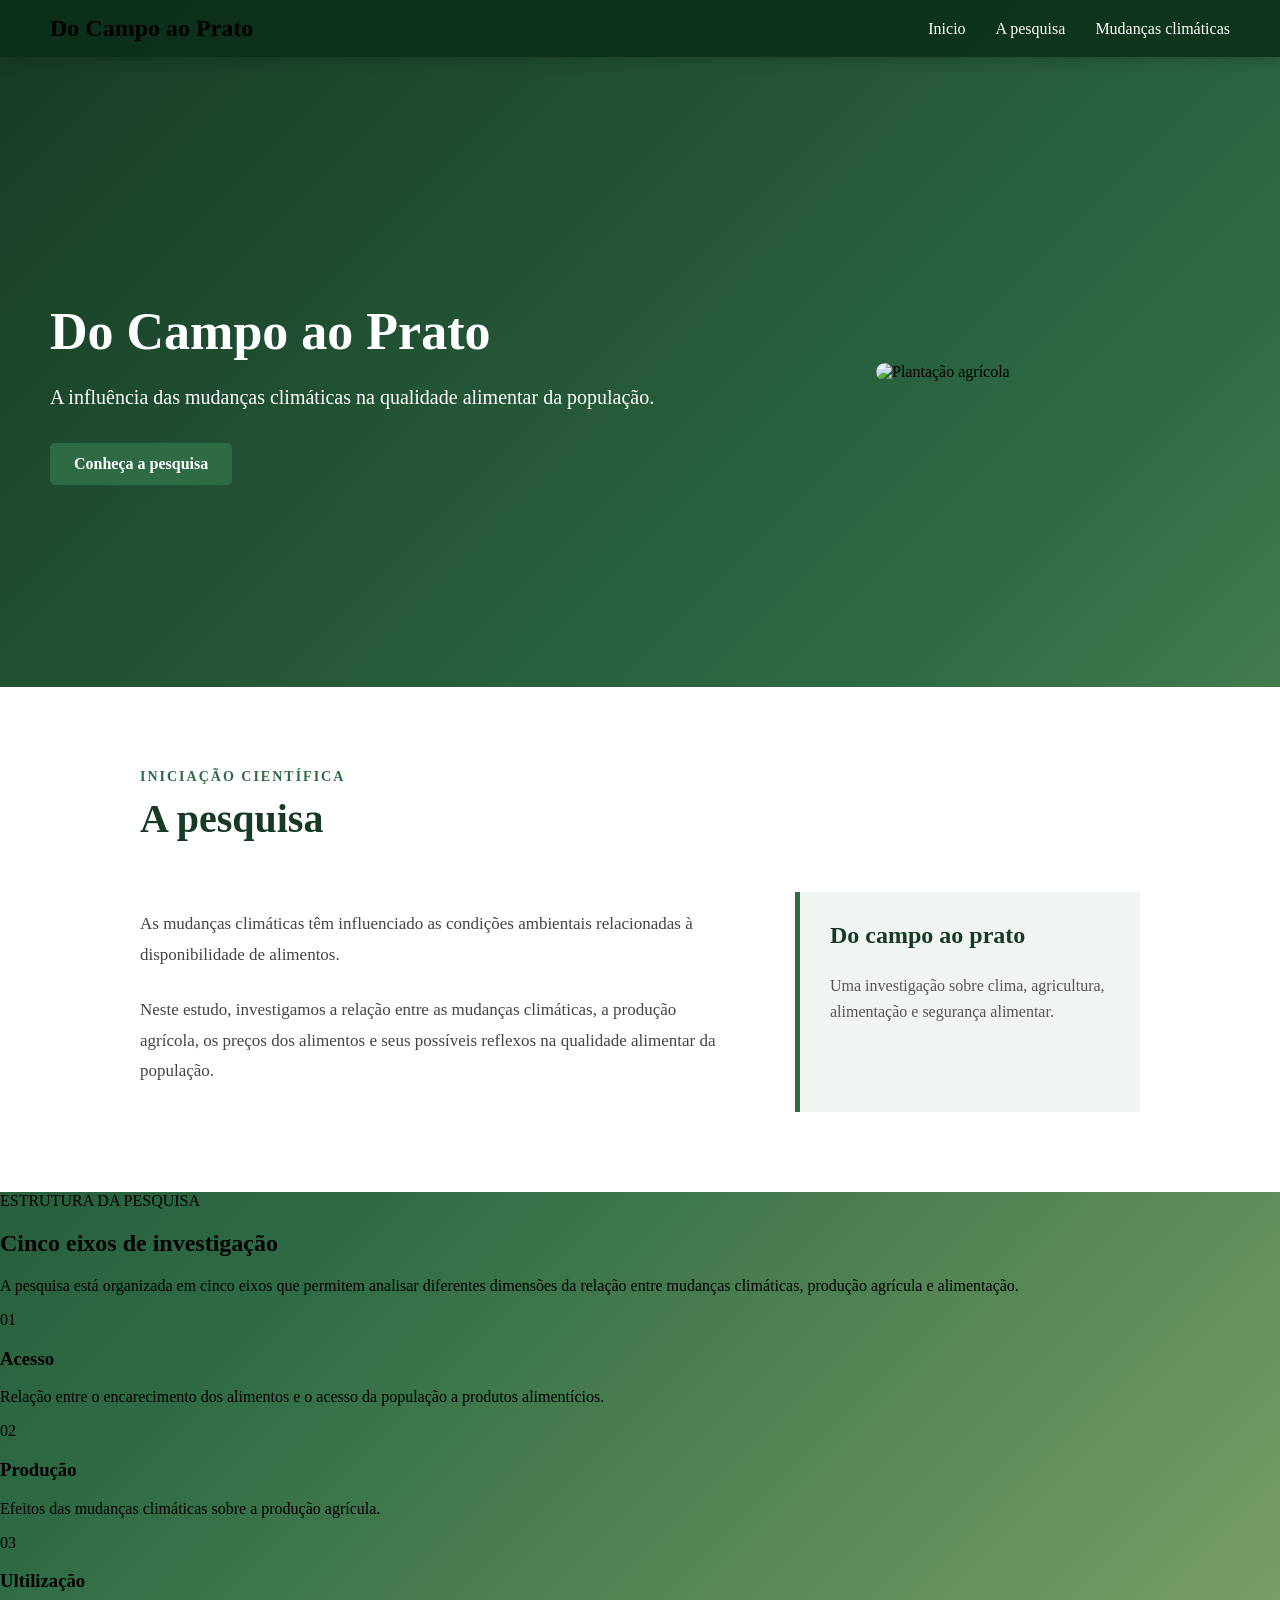
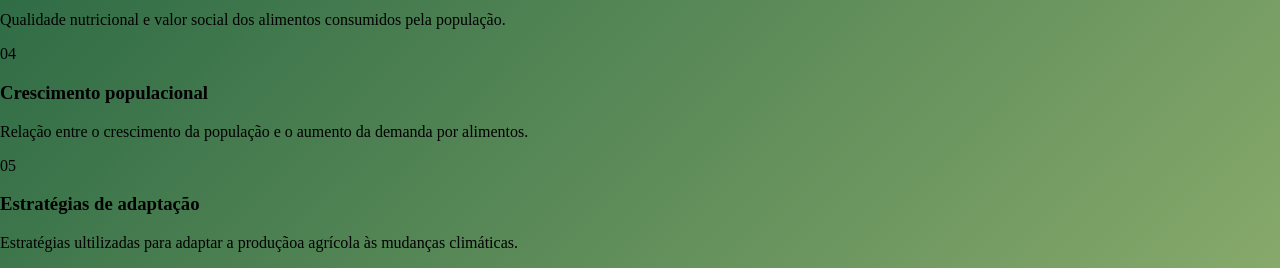
==== index.html @ 02693586 "Add files via upload" ====
<!DOCTYPE html>
<html lang = "pt-BR">
<head>
    <meta charset="UTF-8">
    <title>Do campo ao prato</title>
    <link rel="stylesheet" href="style.css">

</head>

<body>
<header>
    <h2>Do Campo ao Prato</h2>
    <nav>
        <a href="#"> Inicio</a>
        <a href="#"> A pesquisa</a>
        <a href="#"> Mudanças climáticas</a>
    </nav>
</header>
<section class="hero">
    <div class="hero-text">
           <h1>Do Campo ao Prato</h1>
           <p>
            A influência das mudanças climáticas na qualidade alimentar da população.
           </p>
           <a href="#">Conheça a pesquisa</a>
    </div>

    <div class="hero-image">
        <img src="campo.jpg.png" alt="Plantação agrícola">
    </div>
</section>
<section class="pesquisa">
    <div class="pesquisa-titulo">
        <span>INICIAÇÃO CIENTÍFICA</span>
        <h2>A pesquisa</h2>
    </div>
    <div class="pesquisa-conteudo">
        <div class="pesquisa-texto">
            <p>
                As mudanças climáticas têm influenciado 
                as condições ambientais relacionadas à 
                disponibilidade de alimentos.
            </p>
            <p>
                Neste estudo, investigamos a relação entre  as mudanças
                climáticas, a produção agrícola, os preços dos alimentos
                e seus possíveis reflexos na qualidade alimentar da população.
            </p>
        </div>
        <div class="pesquisa-destaque">
            <h3> Do campo ao prato</h3>
            <p>
                Uma investigação sobre clima, agricultura,
                alimentação e segurança alimentar.
            </p>
        </div>
    </div>
</section>
<section class="eixos">
    <div class="eixos-titulo">
        <span>ESTRUTURA DA PESQUISA</span>
        <h2>Cinco eixos de investigação</h2>
        <p>
            A pesquisa está organizada em cinco eixos que permitem 
            analisar diferentes  dimensões da relação entre mudanças
            climáticas, produção agrícula e alimentação.
        </p>
    </div>
    <div class="eixos-grid">
        <span class="numero">01</span>
        <h3>Acesso</h3>
        <p>
            Relação entre o encarecimento dos alimentos e 
            o acesso da população a produtos alimentícios.
        </p>
    </div>
    <div class="eixo">
        <span class="numero">02</span>
        <h3>Produção</h3>
        <p>
            Efeitos das mudanças climáticas sobre a 
            produção agrícula.
        </p>
    </div>
    <div class="eixo">
        <span class="numero">03</span>
        <h3>Ultilização</h3>
        <p>
            Qualidade nutricional e valor social dos
            alimentos consumidos pela população.
        </p>
    </div>
    <div class="eixo">
        <span class="numero">04</span>
        <h3>Crescimento populacional</h3>
        <p>
            Relação entre o crescimento da população e 
            o aumento da demanda por alimentos.
        </p>
    </div>
    <div class="eixo">
        <span class="numero">05</span>
        <h3>Estratégias de adaptação</h3>
        <p>
            Estratégias ultilizadas para adaptar a produçãoa
            agrícola às mudanças climáticas.
        </p>
    </div>
</section>
</body>
</html>
---- style.css ----
body {
    margin: 0;
    min-height: 100vh;
    background: linear-gradient(135deg,#163a24, #2e6b45, #87a96b);
}
h1{
    text-align: center;
    color: white;
}
header{
    display: flex;
    justify-content: space-between;
    align-items: center;
    padding: 15px 50px;

    background: rgba(10, 45, 25, 0.85);
     box-shadow: 0 4px 15px rgba(0, 0, 0, 0.2);
}
header h2{
    margin: 0;
    font-size: 24px;
    font-weight: bold;
}
nav{
    display: flex;
    gap: 30px;
}
nav a{
    color:white;
    text-decoration: none;
    font-size: 16px;
}
.hero{
    min-height: 70vh;
    display: flex;
     align-items: center;
     justify-content: space-between;
     padding: 0 50px;
     gap: 50px;
}
.hero-text{
    max-width: 700px;
}
.hero h1{
    text-align: left;
    font-size: 52px;
    margin-bottom: 20px;
}
.hero p{
    color: white;
    font-size: 20px;
    line-height: 1.6;
    margin-bottom: 30px;
}
.hero-text a {
    display: inline-block;
    padding: 12px 24px;
    background: #2e6b45;
    color: white;
    text-decoration: none;
    font-weight: bold;
    border-radius: 5px;
}
.hero-image{
    width: 30%;
}
.hero-image img{
    width: 100%;
    border-radius: 10px;
}
.hero-text a:hover{
    background: #163a24;
}
.pesquisa{
    background: white;
    padding: 80px 50px;
}
.pesquisa-titulo{
    max-width: 1000px;
    margin: 0 auto 50px;
}
.pesquisa-titulo span{
    color: #2e6b45;
    font-size: 14px;
    font-weight: bold;
    letter-spacing: 2px;
}
.pesquisa-titulo h2{
    color: #163a24;
    font-size: 40px;
    margin: 10px 0 0;
}
.pesquisa-conteudo{
    max-width: 1000px;
    margin: auto;
    display: flex;
    gap: 60px;
}
.pesquisa-texto{
    flex: 1;
    max-width: 650px;
}
.pesquisa-texto p{
    color: #444;
    font-size: 17px;
    line-height: 1.8;
    margin-bottom: 25px;
}
.pesquisa-destaque{
    flex: 0 0 280px;
    padding: 30px;
    background: #f1f5f2;
    border-left: 5px solid #2e6b45;
}
.pesquisa-destaque h3{
    color:#163a24;
    font-size: 24px;
    margin-top: 0;
}
.pesquisa-destaque p{
    color: #555;
    line-height: 1.6;
}
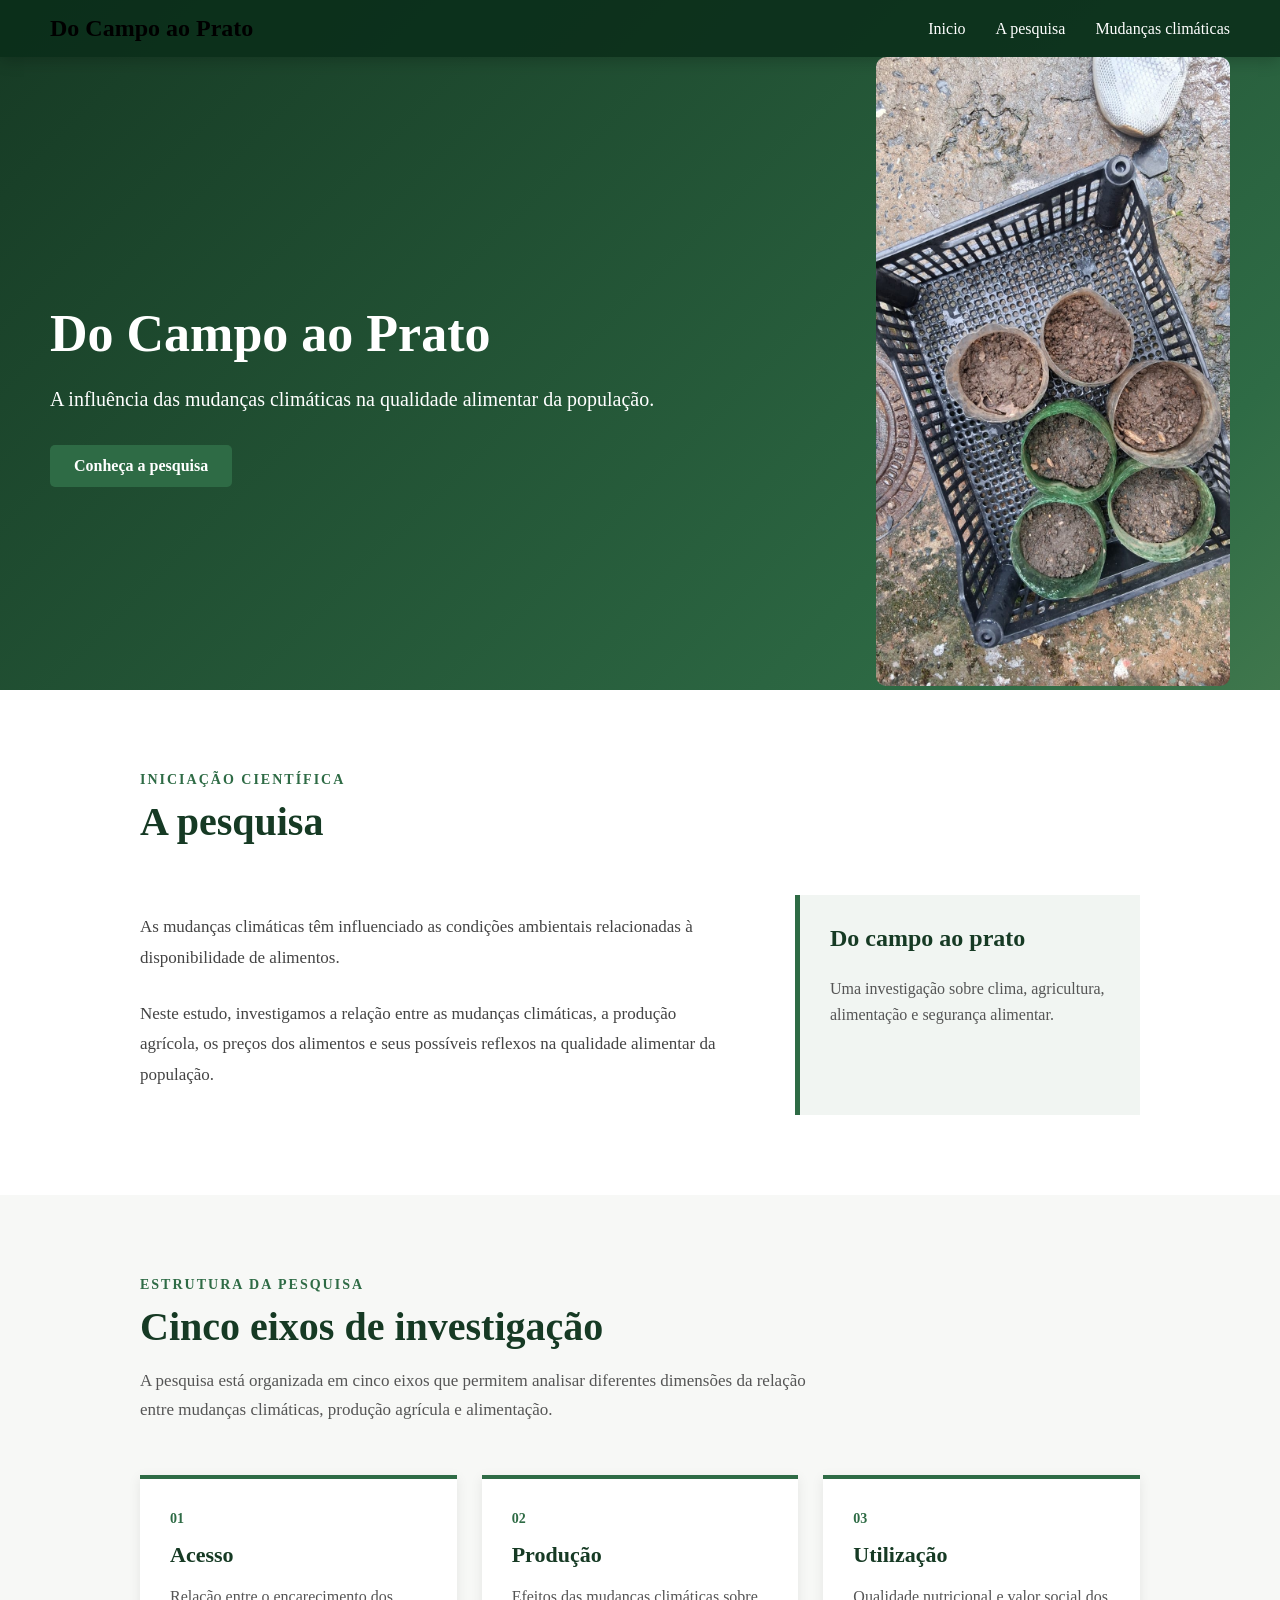
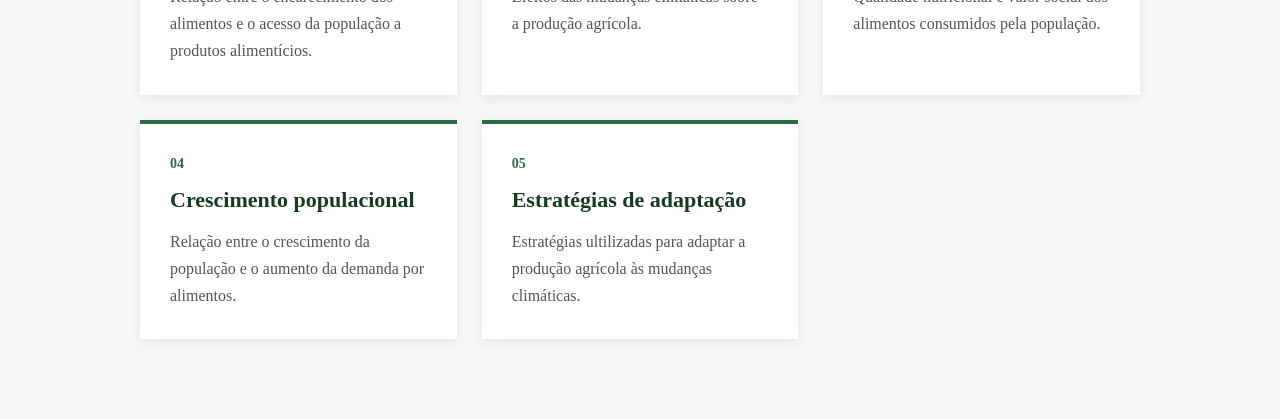
==== commit 7e09aed4: "Add files via upload" ====
--- a/index.html
+++ b/index.html
@@ -67,6 +67,7 @@
         </p>
     </div>
     <div class="eixos-grid">
+        <div class="eixo">
         <span class="numero">01</span>
         <h3>Acesso</h3>
         <p>
@@ -79,12 +80,12 @@
         <h3>Produção</h3>
         <p>
             Efeitos das mudanças climáticas sobre a 
-            produção agrícula.
+            produção agrícola.
         </p>
     </div>
     <div class="eixo">
         <span class="numero">03</span>
-        <h3>Ultilização</h3>
+        <h3>Utilização</h3>
         <p>
             Qualidade nutricional e valor social dos
             alimentos consumidos pela população.
@@ -102,7 +103,7 @@
         <span class="numero">05</span>
         <h3>Estratégias de adaptação</h3>
         <p>
-            Estratégias ultilizadas para adaptar a produçãoa
+            Estratégias ultilizadas para adaptar a produção
             agrícola às mudanças climáticas.
         </p>
     </div>
--- a/style.css
+++ b/style.css
@@ -120,4 +120,57 @@
 .pesquisa-destaque p{
     color: #555;
     line-height: 1.6;
+}
+.eixos{
+    background: #f7f8f6;
+    padding: 80px 50px;
+}
+.eixos-titulo{
+    max-width: 1000px;
+    margin: 0 auto 50px;
+}
+.eixos-titulo span{
+    color: #2e6b45;
+    font-size: 14px;
+    font-weight: bold;
+    letter-spacing: 2px;
+}
+.eixos-titulo h2{
+    color: #163a24;
+    font-size: 40px;
+    margin: 10px 0 15px;
+}
+.eixos-titulo p{
+    max-width: 700px;
+    color: #555;
+    font-size: 17px;
+    line-height: 1.7;
+}
+.eixos-grid{
+    max-width: 1000px;
+    margin: auto;
+    display: grid;
+    grid-template-columns: repeat(3, 1fr);
+    gap: 25px;
+}
+.eixo{
+    background: white;
+    padding: 30px;
+    border-top: 4px solid #2e6b45;
+    box-shadow: 0 3px 12px rgba(0, 0, 0,0.08);
+}
+.numero{
+    color: #2e6b45;
+    font-size: 14px;
+    font-weight: bold;
+}
+.eixo h3{
+    color: #163a24;
+    font-size: 22px;
+    margin: 15px 0;
+}
+.eixo p{
+    color: #555;
+    line-height: 1.7;
+    margin: 0;
 }
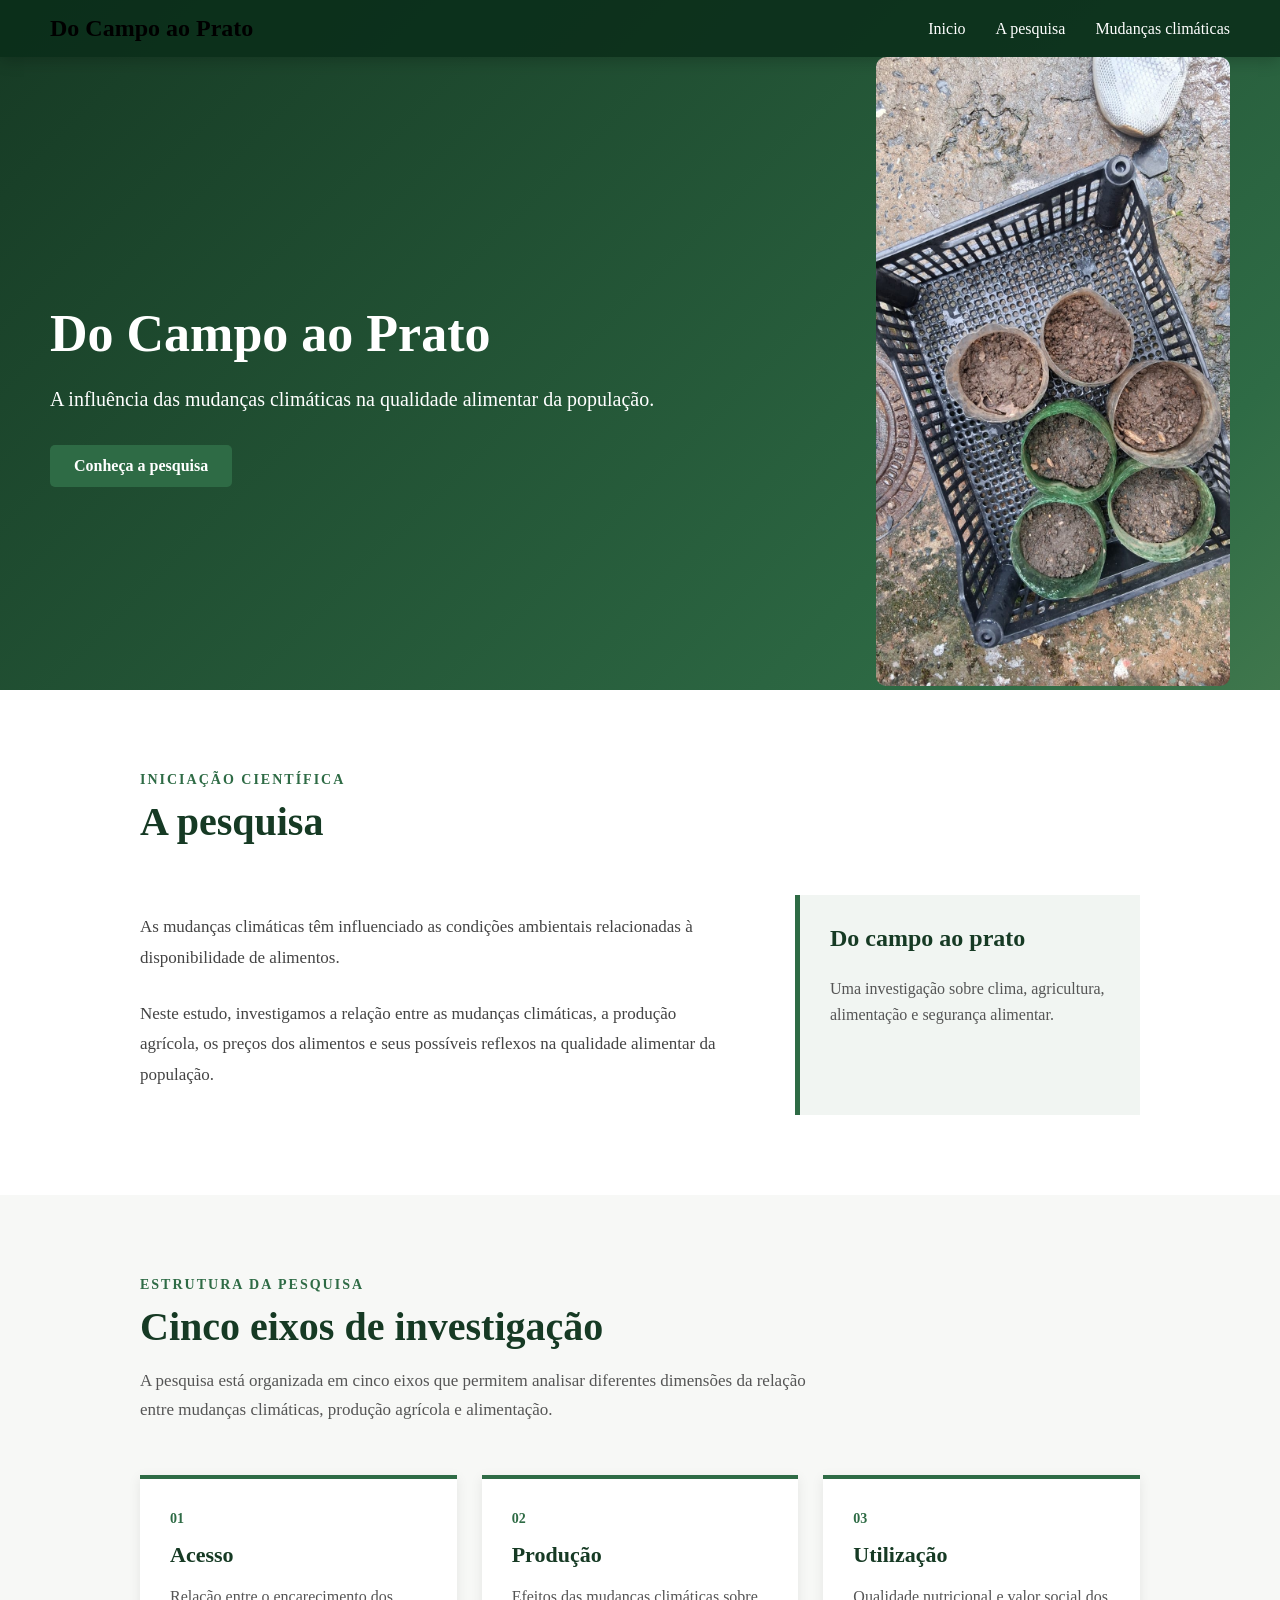
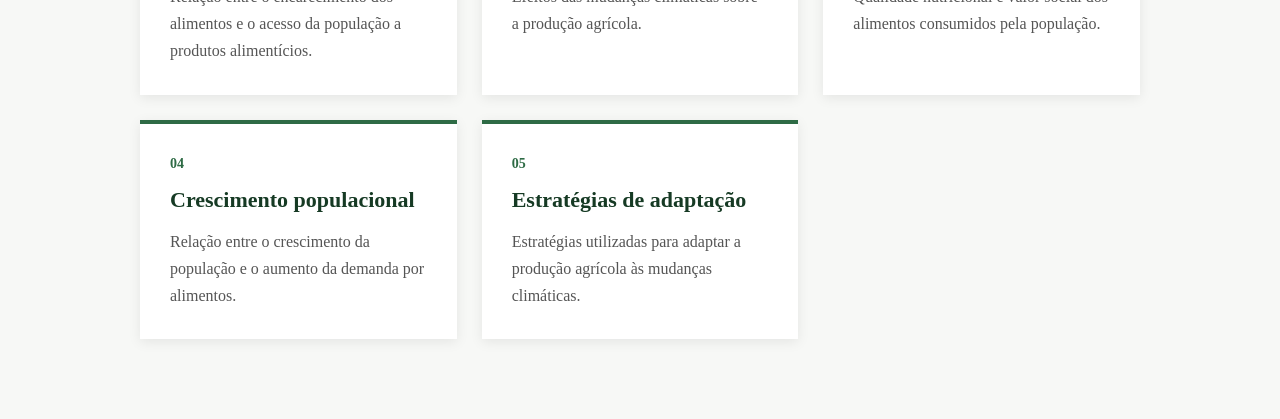
==== commit 1629740a: "Add files via upload" ====
--- a/index.html
+++ b/index.html
@@ -11,9 +11,9 @@
 <header>
     <h2>Do Campo ao Prato</h2>
     <nav>
-        <a href="#"> Inicio</a>
-        <a href="#"> A pesquisa</a>
-        <a href="#"> Mudanças climáticas</a>
+        <a href="index.html"> Inicio</a>
+        <a href="pesquisa.html"> A pesquisa</a>
+        <a href="clima.html"> Mudanças climáticas</a>
     </nav>
 </header>
 <section class="hero">
@@ -22,7 +22,7 @@
            <p>
             A influência das mudanças climáticas na qualidade alimentar da população.
            </p>
-           <a href="#">Conheça a pesquisa</a>
+           <a href="pesquisa.html">Conheça a pesquisa</a>
     </div>
 
     <div class="hero-image">
@@ -63,7 +63,7 @@
         <p>
             A pesquisa está organizada em cinco eixos que permitem 
             analisar diferentes  dimensões da relação entre mudanças
-            climáticas, produção agrícula e alimentação.
+            climáticas, produção agrícola e alimentação.
         </p>
     </div>
     <div class="eixos-grid">
@@ -103,7 +103,7 @@
         <span class="numero">05</span>
         <h3>Estratégias de adaptação</h3>
         <p>
-            Estratégias ultilizadas para adaptar a produção
+            Estratégias utilizadas para adaptar a produção
             agrícola às mudanças climáticas.
         </p>
     </div>
--- a/style.css
+++ b/style.css
@@ -173,4 +173,72 @@
     color: #555;
     line-height: 1.7;
     margin: 0;
+}
+.pesquisa-pagina{
+    background: #f7f8f6;
+    padding: 80px 50px;
+}
+.pesquisa-cabecalho{
+    max-width: 1000px;
+    margin:0 auto 60px;
+}
+.pesquisa-cabecalho span{
+    color: #2e6b45;
+    font-size: 14px;
+    font-weight: bold;
+    letter-spacing:2px;
+}
+.pesquisa-cabecalho h1{
+    color: #163a24;
+    text-align: left;
+    font-size: 44px;
+    margin: 15px 0;
+}
+.pesquisa-cabecalho p{
+    max-width: 700px;
+    color:#555 ;
+    font-size: 18px;
+    line-height: 1.7;
+}
+.pesquisa-bloco{
+    max-width: 1000px;
+    margin: 0 auto 50px;
+    background: white;
+    padding:40px;
+    box-shadow: 0 3px 12px rgba(0, 0, 0,0.08);
+}
+.pesquisa-bloco h2{
+    color: #163a24;
+    font-size: 30px;
+    margin-top: 0;
+    margin-bottom: 20px;
+}
+.pesquisa-bloco p{
+    color: #444;
+    font-size: 17px;
+    line-height: 1.8;
+    margin-bottom: 20px;
+}
+.pesquisa-lista{
+    max-width: 1000px;
+    margin: 0 auto;
+    display: grid;
+    grid-template-columns: repeat(2, 1fr);
+    gap: 25px;
+}
+.pesquisa-item{
+    background: white;
+    padding: 30px;
+    border-left: 4px solid #2e6b45;
+    box-shadow: 0 3px rgba(0, 0, 0, 0.06);
+}
+.pesquisa-item h3{
+    color: #163a24;
+    font-size: 21px;
+    margin-top: 0;
+}
+.pesquisa-item p{
+    color: #555;
+    line-height: 1.7;
+    margin-bottom: 0;
 }
